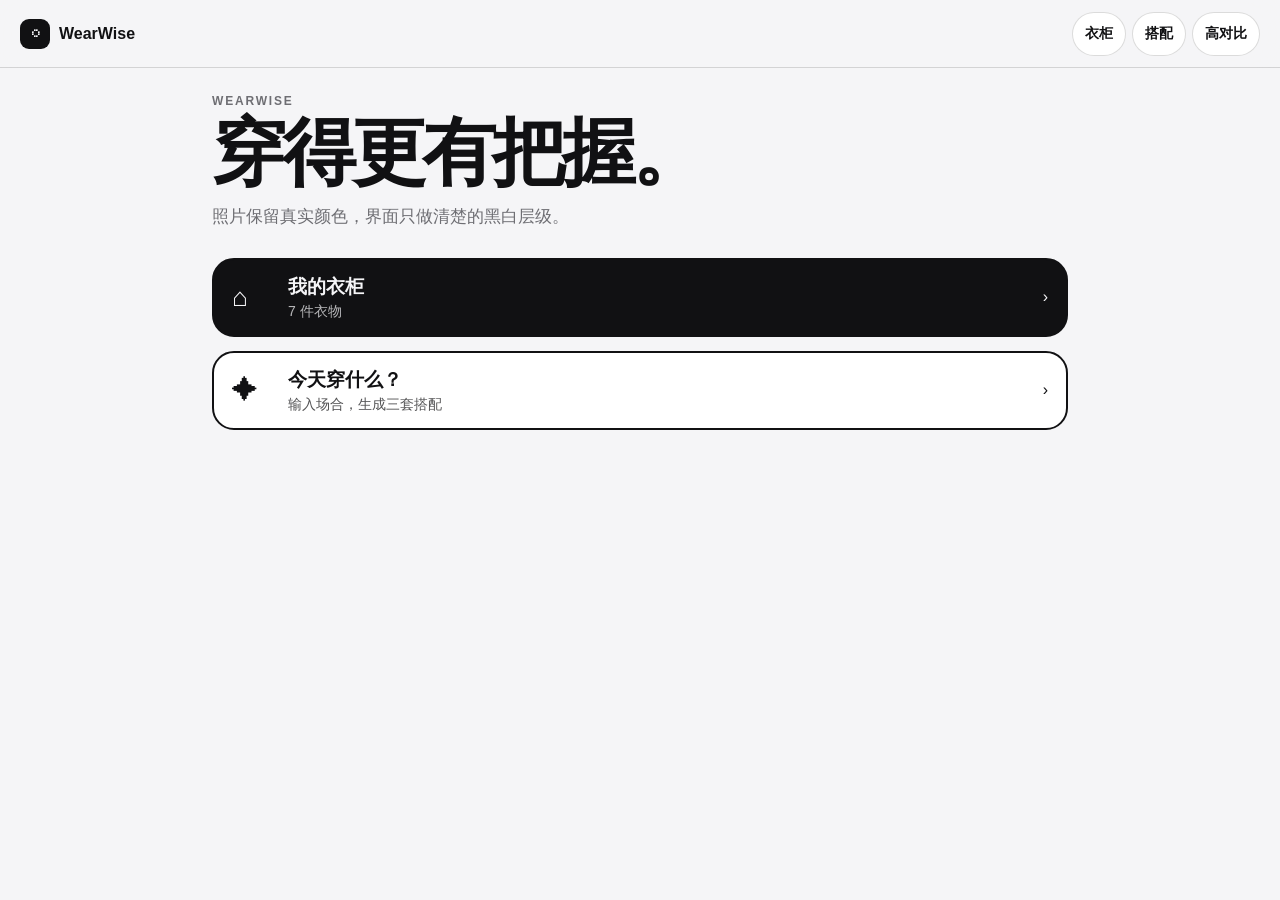
==== apps/web-demo/index.html @ 4772984c "feat(web): add stage-ready photo outfit demo" ====
<!doctype html>
<html lang="zh-CN">
  <head>
    <meta charset="utf-8" />
    <meta name="viewport" content="width=device-width, initial-scale=1" />
    <meta
      name="description"
      content="WearWise 衣语：使用已有衣物照片生成三套可解释搭配。"
    />
    <meta name="theme-color" content="#f5f5f7" />
    <title>WearWise 衣语</title>
    <link rel="stylesheet" href="styles.css" />
  </head>
  <body>
    <a class="skip-link" href="#main">跳到主要内容</a>

    <header class="topbar">
      <button class="brand" type="button" data-route="home" aria-label="返回首页">
        <span class="brand-mark" aria-hidden="true">◌</span>
        <span>WearWise</span>
      </button>
      <nav aria-label="主要导航">
        <button type="button" data-route="wardrobe">衣柜</button>
        <button type="button" data-route="occasion">搭配</button>
        <button id="contrast-button" type="button" aria-pressed="false">
          高对比
        </button>
      </nav>
    </header>

    <main id="main" tabindex="-1">
      <section id="home-screen" class="screen" data-screen="home">
        <p class="eyebrow">WEARWISE</p>
        <h1>穿得更有把握。</h1>
        <p class="lead">照片保留真实颜色，界面只做清楚的黑白层级。</p>

        <div class="hero-actions">
          <button class="action-card primary" type="button" data-route="wardrobe">
            <span class="action-icon" aria-hidden="true">⌂</span>
            <span>
              <strong>我的衣柜</strong>
              <small id="wardrobe-summary">载入中</small>
            </span>
            <span aria-hidden="true">›</span>
          </button>
          <button class="action-card" type="button" data-route="occasion">
            <span class="action-icon" aria-hidden="true">✦</span>
            <span>
              <strong>今天穿什么？</strong>
              <small>输入场合，生成三套搭配</small>
            </span>
            <span aria-hidden="true">›</span>
          </button>
        </div>

        <section id="recent-plan-section" class="section" hidden>
          <div class="section-heading">
            <h2>最近方案</h2>
          </div>
          <div id="recent-plan"></div>
        </section>
      </section>

      <section id="wardrobe-screen" class="screen" data-screen="wardrobe" hidden>
        <div class="section-heading">
          <div>
            <p class="eyebrow">照片衣柜</p>
            <h1>我的衣物</h1>
          </div>
          <button id="load-demo-button" class="outline-button" type="button">
            载入演示衣柜
          </button>
        </div>

        <form id="garment-form" class="panel form-panel">
          <h2>添加衣物</h2>
          <div class="form-grid">
            <label>
              衣物照片
              <input id="garment-photo" type="file" accept="image/*" required />
            </label>
            <label>
              衣物名称
              <input id="garment-name" type="text" placeholder="浅蓝牛津衬衫" required />
            </label>
            <label>
              衣物类型
              <select id="garment-slot" required>
                <option value="top">上装</option>
                <option value="bottom">下装</option>
                <option value="shoes">鞋</option>
                <option value="outerwear">外套</option>
              </select>
            </label>
            <label>
              颜色
              <input id="garment-colors" type="text" placeholder="浅蓝、白" />
            </label>
            <label>
              正式度
              <select id="garment-formality">
                <option value="1">1 · 很休闲</option>
                <option value="2">2 · 休闲</option>
                <option value="3" selected>3 · 智能休闲</option>
                <option value="4">4 · 商务</option>
                <option value="5">5 · 正式</option>
              </select>
            </label>
          </div>
          <button class="primary-button" type="submit">保存衣物</button>
        </form>

        <div id="wardrobe-grid" class="wardrobe-grid"></div>
      </section>

      <section id="occasion-screen" class="screen" data-screen="occasion" hidden>
        <p class="eyebrow">场合</p>
        <h1>今晚去哪里？</h1>

        <label class="large-field">
          <span>输入场合</span>
          <input
            id="occasion-input"
            type="text"
            placeholder="例如：第一次去女朋友家吃饭"
            autocomplete="off"
          />
        </label>

        <label class="single-field">
          <span>正式程度</span>
          <select id="occasion-formality">
            <option value="casual">休闲</option>
            <option value="smart_casual" selected>智能休闲</option>
            <option value="business">商务</option>
            <option value="formal">正式</option>
          </select>
        </label>

        <div class="preset-list" aria-label="常用场合">
          <button type="button" data-preset="初次约会">初次约会</button>
          <button type="button" data-preset="社团演讲">社团演讲</button>
          <button type="button" data-preset="朋友聚餐">朋友聚餐</button>
          <button type="button" data-preset="实习面试">实习面试</button>
          <button type="button" data-preset="去夜店">去夜店</button>
        </div>

        <button id="generate-button" class="primary-button" type="button">
          生成三套搭配
        </button>

        <section id="occasion-result" class="panel result-summary" hidden></section>
      </section>

      <section id="results-screen" class="screen" data-screen="results" hidden>
        <div class="section-heading">
          <div>
            <p class="eyebrow">三套搭配</p>
            <h1 id="results-title">为你生成</h1>
          </div>
          <button class="outline-button" type="button" data-route="occasion">
            修改场合
          </button>
        </div>
        <p id="results-note" class="lead"></p>
        <div id="outfit-list" class="outfit-list"></div>
      </section>
    </main>

    <dialog id="detail-dialog" class="detail-dialog">
      <button id="close-detail" class="dialog-close" type="button" aria-label="关闭">
        ×
      </button>
      <div id="detail-content"></div>
    </dialog>

    <div id="toast" class="toast" role="status" aria-live="polite"></div>

    <script src="data.js"></script>
    <script src="engine.js"></script>
    <script src="app.js"></script>
  </body>
</html>
---- apps/web-demo/styles.css ----
:root {
  color-scheme: light dark;
  --bg: #f5f5f7;
  --surface: #ffffff;
  --ink: #111113;
  --muted: #6e6e73;
  --line: rgba(0, 0, 0, 0.14);
  --soft: #ebebed;
  --radius: 22px;
  --font: -apple-system, BlinkMacSystemFont, "SF Pro Display", "SF Pro Text",
    "Segoe UI", "PingFang SC", sans-serif;
}

* {
  box-sizing: border-box;
}

html {
  background: var(--bg);
}

body {
  min-width: 320px;
  min-height: 100vh;
  margin: 0;
  color: var(--ink);
  background: var(--bg);
  font-family: var(--font);
  -webkit-font-smoothing: antialiased;
}

body[data-contrast="high"] {
  --bg: #ffffff;
  --surface: #ffffff;
  --ink: #000000;
  --muted: #3b3b3d;
  --line: #000000;
  --soft: #f0f0f0;
}

@media (prefers-color-scheme: dark) {
  :root {
    --bg: #000000;
    --surface: #1c1c1e;
    --ink: #f5f5f7;
    --muted: #a1a1a6;
    --line: rgba(255, 255, 255, 0.2);
    --soft: #2c2c2e;
  }
}

button,
input,
select {
  font: inherit;
}

button {
  cursor: pointer;
}

button:focus-visible,
input:focus-visible,
select:focus-visible,
a:focus-visible {
  outline: 3px solid var(--ink);
  outline-offset: 3px;
}

.skip-link {
  position: fixed;
  z-index: 100;
  top: 12px;
  left: 12px;
  transform: translateY(-180%);
  padding: 12px 18px;
  background: var(--ink);
  color: var(--bg);
  border-radius: 12px;
}

.skip-link:focus {
  transform: none;
}

.topbar {
  position: sticky;
  z-index: 20;
  top: 0;
  display: flex;
  min-height: 68px;
  align-items: center;
  justify-content: space-between;
  padding: 10px max(20px, env(safe-area-inset-left));
  border-bottom: 1px solid var(--line);
  background: color-mix(in srgb, var(--bg) 90%, transparent);
  backdrop-filter: blur(20px);
}

.brand {
  display: inline-flex;
  align-items: center;
  gap: 9px;
  border: 0;
  padding: 8px 0;
  background: transparent;
  color: var(--ink);
  font-weight: 700;
}

.brand-mark {
  display: grid;
  width: 30px;
  height: 30px;
  place-items: center;
  border-radius: 9px;
  background: var(--ink);
  color: var(--bg);
}

.topbar nav {
  display: flex;
  gap: 6px;
}

.topbar nav button {
  min-height: 44px;
  padding: 8px 12px;
  border: 1px solid var(--line);
  border-radius: 999px;
  background: var(--surface);
  color: var(--ink);
  font-size: 14px;
  font-weight: 650;
}

main {
  width: min(900px, 100%);
  margin: 0 auto;
  padding: 26px 22px 80px;
}

.screen {
  animation: enter 180ms ease-out;
}

@keyframes enter {
  from {
    opacity: 0;
    transform: translateY(6px);
  }
}

.eyebrow {
  margin: 0 0 8px;
  color: var(--muted);
  font-size: 12px;
  font-weight: 750;
  letter-spacing: 0.15em;
}

h1,
h2,
p {
  overflow-wrap: anywhere;
}

h1 {
  max-width: 820px;
  margin: 0;
  font-size: clamp(42px, 9vw, 74px);
  letter-spacing: -0.055em;
  line-height: 1;
}

h2 {
  margin: 0;
  font-size: 22px;
  letter-spacing: -0.025em;
}

.lead {
  max-width: 620px;
  margin: 14px 0 0;
  color: var(--muted);
  font-size: 17px;
  line-height: 1.5;
}

.hero-actions,
.outfit-list {
  display: grid;
  gap: 14px;
  margin-top: 28px;
}

.action-card {
  display: grid;
  min-height: 72px;
  grid-template-columns: 42px 1fr auto;
  align-items: center;
  gap: 14px;
  padding: 14px 18px;
  border: 2px solid var(--ink);
  border-radius: var(--radius);
  background: var(--surface);
  color: var(--ink);
  text-align: left;
}

.action-card.primary {
  background: var(--ink);
  color: var(--bg);
}

.action-card strong,
.action-card small {
  display: block;
}

.action-card strong {
  font-size: 19px;
}

.action-card small {
  margin-top: 3px;
  opacity: 0.72;
  font-size: 14px;
}

.action-icon {
  font-size: 26px;
}

.section {
  margin-top: 32px;
}

.section-heading {
  display: flex;
  align-items: end;
  justify-content: space-between;
  gap: 16px;
  margin-bottom: 16px;
}

.panel {
  padding: 20px;
  border: 1px solid var(--line);
  border-radius: var(--radius);
  background: var(--surface);
}

.form-panel {
  margin-bottom: 24px;
}

.form-panel h2 {
  margin-bottom: 16px;
}

.form-grid {
  display: grid;
  grid-template-columns: repeat(2, minmax(0, 1fr));
  gap: 14px;
  margin-bottom: 16px;
}

label {
  display: grid;
  gap: 7px;
  color: var(--muted);
  font-size: 14px;
  font-weight: 650;
}

input,
select {
  width: 100%;
  min-height: 52px;
  padding: 12px 14px;
  border: 1px solid var(--line);
  border-radius: 14px;
  background: var(--bg);
  color: var(--ink);
}

.large-field {
  margin-top: 24px;
}

.single-field {
  margin-top: 14px;
}

.large-field input {
  min-height: 64px;
  font-size: 18px;
}

.primary-button,
.outline-button,
.preset-list button {
  min-height: 56px;
  border-radius: 16px;
  font-weight: 700;
}

.primary-button {
  width: 100%;
  margin-top: 16px;
  border: 2px solid var(--ink);
  background: var(--ink);
  color: var(--bg);
}

.outline-button {
  padding: 10px 16px;
  border: 2px solid var(--ink);
  background: var(--surface);
  color: var(--ink);
}

.preset-list {
  display: flex;
  flex-wrap: wrap;
  gap: 10px;
  margin-top: 14px;
}

.preset-list button {
  min-height: 48px;
  padding: 10px 16px;
  border: 1px solid var(--line);
  background: var(--surface);
  color: var(--ink);
}

.result-summary {
  margin-top: 18px;
}

.wardrobe-grid {
  display: grid;
  grid-template-columns: repeat(2, minmax(0, 1fr));
  gap: 14px;
}

.garment-card {
  padding: 10px;
  border: 1px solid var(--line);
  border-radius: 18px;
  background: var(--surface);
}

.photo-frame {
  position: relative;
  overflow: hidden;
  width: 100%;
  aspect-ratio: 3 / 4;
  border-radius: 13px;
  background: var(--soft);
}

.photo-frame img {
  width: 100%;
  height: 100%;
  object-fit: cover;
}

.missing-photo {
  display: grid;
  width: 100%;
  height: 100%;
  place-items: center;
  padding: 14px;
  color: var(--muted);
  text-align: center;
}

.garment-name {
  margin-top: 9px;
  font-weight: 750;
}

.garment-meta {
  margin-top: 3px;
  color: var(--muted);
  font-size: 13px;
}

.outfit-card {
  padding: 16px;
  border: 2px solid var(--line);
  border-radius: var(--radius);
  background: var(--surface);
}

.outfit-header {
  display: flex;
  align-items: start;
  justify-content: space-between;
  gap: 12px;
}

.source-badge {
  flex: 0 0 auto;
  padding: 5px 9px;
  border: 1px solid var(--line);
  border-radius: 999px;
  color: var(--muted);
  font-size: 12px;
  font-weight: 700;
}

.outfit-photos {
  display: grid;
  grid-template-columns: repeat(2, minmax(0, 1fr));
  gap: 10px;
  margin-top: 14px;
}

.outfit-photos .garment-name {
  font-size: 14px;
}

.outfit-reason {
  margin: 14px 0;
  line-height: 1.5;
}

.detail-dialog {
  width: min(760px, calc(100vw - 28px));
  max-height: calc(100vh - 28px);
  overflow: auto;
  padding: 24px;
  border: 2px solid var(--ink);
  border-radius: 24px;
  background: var(--surface);
  color: var(--ink);
}

.detail-dialog::backdrop {
  background: rgba(0, 0, 0, 0.52);
  backdrop-filter: blur(6px);
}

.dialog-close {
  position: absolute;
  top: 14px;
  right: 14px;
  width: 44px;
  height: 44px;
  border: 1px solid var(--line);
  border-radius: 50%;
  background: var(--surface);
  color: var(--ink);
  font-size: 24px;
}

.detail-list {
  margin: 16px 0;
  padding-left: 20px;
  line-height: 1.6;
}

.replace-row {
  display: grid;
  gap: 10px;
  margin: 18px 0;
}

.toast {
  position: fixed;
  z-index: 80;
  right: 20px;
  bottom: 20px;
  max-width: min(420px, calc(100vw - 40px));
  padding: 12px 16px;
  border-radius: 14px;
  background: var(--ink);
  color: var(--bg);
  opacity: 0;
  pointer-events: none;
  transition: opacity 160ms ease;
}

.toast.show {
  opacity: 1;
}

@media (max-width: 620px) {
  .topbar {
    align-items: flex-start;
    flex-direction: column;
  }

  .topbar nav {
    width: 100%;
  }

  .topbar nav button {
    flex: 1;
  }

  main {
    padding-inline: 16px;
  }

  .form-grid {
    grid-template-columns: 1fr;
  }

  .section-heading {
    align-items: stretch;
    flex-direction: column;
  }
}

@media (max-width: 430px) {
  .wardrobe-grid,
  .outfit-photos {
    grid-template-columns: 1fr;
  }
}

@media (prefers-reduced-motion: reduce) {
  *,
  *::before,
  *::after {
    animation-duration: 0.01ms !important;
    transition-duration: 0.01ms !important;
  }
}
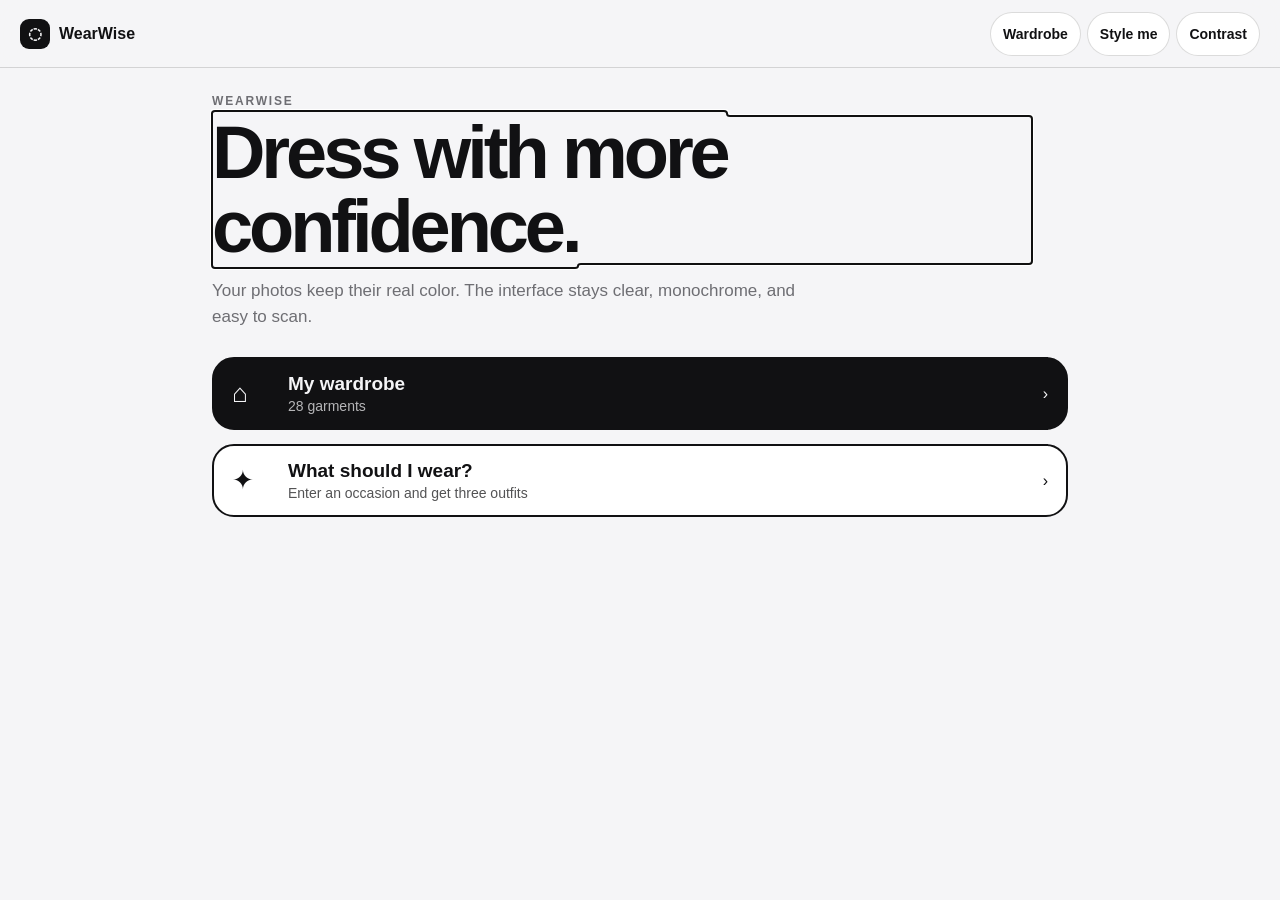
==== commit cdcfe5c7: "feat(web): finalize English photo demo" ====
--- a/apps/web-demo/index.html
+++ b/apps/web-demo/index.html
@@ -1,29 +1,29 @@
 <!doctype html>
-<html lang="zh-CN">
+<html lang="en">
   <head>
     <meta charset="utf-8" />
     <meta name="viewport" content="width=device-width, initial-scale=1" />
     <meta
       name="description"
-      content="WearWise 衣语：使用已有衣物照片生成三套可解释搭配。"
+      content="WearWise: turn your own clothing photos into three explainable outfits."
     />
     <meta name="theme-color" content="#f5f5f7" />
-    <title>WearWise 衣语</title>
+    <title>WearWise</title>
     <link rel="stylesheet" href="styles.css" />
   </head>
   <body>
-    <a class="skip-link" href="#main">跳到主要内容</a>
+    <a class="skip-link" href="#main">Skip to main content</a>
 
     <header class="topbar">
-      <button class="brand" type="button" data-route="home" aria-label="返回首页">
+      <button class="brand" type="button" data-route="home" aria-label="Return home">
         <span class="brand-mark" aria-hidden="true">◌</span>
         <span>WearWise</span>
       </button>
-      <nav aria-label="主要导航">
-        <button type="button" data-route="wardrobe">衣柜</button>
-        <button type="button" data-route="occasion">搭配</button>
+      <nav aria-label="Main navigation">
+        <button type="button" data-route="wardrobe">Wardrobe</button>
+        <button type="button" data-route="occasion">Style me</button>
         <button id="contrast-button" type="button" aria-pressed="false">
-          高对比
+          Contrast
         </button>
       </nav>
     </header>
@@ -31,23 +31,23 @@
     <main id="main" tabindex="-1">
       <section id="home-screen" class="screen" data-screen="home">
         <p class="eyebrow">WEARWISE</p>
-        <h1>穿得更有把握。</h1>
-        <p class="lead">照片保留真实颜色，界面只做清楚的黑白层级。</p>
+        <h1>Dress with more confidence.</h1>
+        <p class="lead">Your photos keep their real color. The interface stays clear, monochrome, and easy to scan.</p>
 
         <div class="hero-actions">
           <button class="action-card primary" type="button" data-route="wardrobe">
             <span class="action-icon" aria-hidden="true">⌂</span>
             <span>
-              <strong>我的衣柜</strong>
-              <small id="wardrobe-summary">载入中</small>
+              <strong>My wardrobe</strong>
+              <small id="wardrobe-summary">Loading</small>
             </span>
             <span aria-hidden="true">›</span>
           </button>
           <button class="action-card" type="button" data-route="occasion">
             <span class="action-icon" aria-hidden="true">✦</span>
             <span>
-              <strong>今天穿什么？</strong>
-              <small>输入场合，生成三套搭配</small>
+              <strong>What should I wear?</strong>
+              <small>Enter an occasion and get three outfits</small>
             </span>
             <span aria-hidden="true">›</span>
           </button>
@@ -55,7 +55,7 @@
 
         <section id="recent-plan-section" class="section" hidden>
           <div class="section-heading">
-            <h2>最近方案</h2>
+            <h2>Recent outfit</h2>
           </div>
           <div id="recent-plan"></div>
         </section>
@@ -64,89 +64,88 @@
       <section id="wardrobe-screen" class="screen" data-screen="wardrobe" hidden>
         <div class="section-heading">
           <div>
-            <p class="eyebrow">照片衣柜</p>
-            <h1>我的衣物</h1>
+            <p class="eyebrow">PHOTO WARDROBE</p>
+            <h1>My clothes</h1>
           </div>
           <button id="load-demo-button" class="outline-button" type="button">
-            载入演示衣柜
+            Load demo wardrobe
           </button>
         </div>
 
         <form id="garment-form" class="panel form-panel">
-          <h2>添加衣物</h2>
+          <h2>Add a garment</h2>
           <div class="form-grid">
             <label>
-              衣物照片
+              Garment photo
               <input id="garment-photo" type="file" accept="image/*" required />
             </label>
             <label>
-              衣物名称
-              <input id="garment-name" type="text" placeholder="浅蓝牛津衬衫" required />
+              Garment name
+              <input id="garment-name" type="text" placeholder="Light blue Oxford shirt" required />
             </label>
             <label>
-              衣物类型
+              Garment type
               <select id="garment-slot" required>
-                <option value="top">上装</option>
-                <option value="bottom">下装</option>
-                <option value="shoes">鞋</option>
-                <option value="outerwear">外套</option>
+                <option value="top">Top</option>
+                <option value="bottom">Bottom</option>
+                <option value="shoes">Shoes</option>
+                <option value="outerwear">Outerwear</option>
               </select>
             </label>
             <label>
-              颜色
-              <input id="garment-colors" type="text" placeholder="浅蓝、白" />
+              Colors
+              <input id="garment-colors" type="text" placeholder="Light blue, white" />
             </label>
             <label>
-              正式度
+              Formality
               <select id="garment-formality">
-                <option value="1">1 · 很休闲</option>
-                <option value="2">2 · 休闲</option>
-                <option value="3" selected>3 · 智能休闲</option>
-                <option value="4">4 · 商务</option>
-                <option value="5">5 · 正式</option>
+                <option value="1">1 · Very casual</option>
+                <option value="2">2 · Casual</option>
+                <option value="3" selected>3 · Smart casual</option>
+                <option value="4">4 · Business</option>
+                <option value="5">5 · Formal</option>
               </select>
             </label>
           </div>
-          <button class="primary-button" type="submit">保存衣物</button>
+          <button class="primary-button" type="submit">Save garment</button>
         </form>
 
         <div id="wardrobe-grid" class="wardrobe-grid"></div>
       </section>
 
       <section id="occasion-screen" class="screen" data-screen="occasion" hidden>
-        <p class="eyebrow">场合</p>
-        <h1>今晚去哪里？</h1>
+        <p class="eyebrow">OCCASION</p>
+        <h1>Where are you going?</h1>
 
         <label class="large-field">
-          <span>输入场合</span>
+          <span>Describe the occasion</span>
           <input
             id="occasion-input"
             type="text"
-            placeholder="例如：第一次去女朋友家吃饭"
+            placeholder="For example: first dinner with my partner's family"
             autocomplete="off"
           />
         </label>
 
         <label class="single-field">
-          <span>正式程度</span>
+          <span>Formality</span>
           <select id="occasion-formality">
-            <option value="casual">休闲</option>
-            <option value="smart_casual" selected>智能休闲</option>
-            <option value="business">商务</option>
-            <option value="formal">正式</option>
+            <option value="casual">Casual</option>
+            <option value="smart_casual" selected>Smart casual</option>
+            <option value="business">Business</option>
+            <option value="formal">Formal</option>
           </select>
         </label>
 
-        <div class="preset-list" aria-label="常用场合">
-          <button type="button" data-preset="初次约会">初次约会</button>
-          <button type="button" data-preset="社团演讲">社团演讲</button>
-          <button type="button" data-preset="朋友聚餐">朋友聚餐</button>
-          <button type="button" data-preset="实习面试">实习面试</button>
-          <button type="button" data-preset="去夜店">去夜店</button>
+        <div class="preset-list" aria-label="Suggested occasions">
+          <button type="button" data-preset="First date">First date</button>
+          <button type="button" data-preset="Club presentation">Club presentation</button>
+          <button type="button" data-preset="Friends dinner">Friends dinner</button>
+          <button type="button" data-preset="Internship interview">Internship interview</button>
         </div>
 
         <button id="generate-button" class="primary-button" type="button">
-          生成三套搭配
+          Generate three outfits
         </button>
 
         <section id="occasion-result" class="panel result-summary" hidden></section>
@@ -155,11 +154,11 @@
       <section id="results-screen" class="screen" data-screen="results" hidden>
         <div class="section-heading">
           <div>
-            <p class="eyebrow">三套搭配</p>
-            <h1 id="results-title">为你生成</h1>
+            <p class="eyebrow">THREE OUTFITS</p>
+            <h1 id="results-title">Your edit</h1>
           </div>
           <button class="outline-button" type="button" data-route="occasion">
-            修改场合
+            Change occasion
           </button>
         </div>
         <p id="results-note" class="lead"></p>
@@ -168,7 +167,7 @@
     </main>
 
     <dialog id="detail-dialog" class="detail-dialog">
-      <button id="close-detail" class="dialog-close" type="button" aria-label="关闭">
+      <button id="close-detail" class="dialog-close" type="button" aria-label="Close">
         ×
       </button>
       <div id="detail-content"></div>
--- a/apps/web-demo/styles.css
+++ b/apps/web-demo/styles.css
@@ -141,14 +141,22 @@
 }
 
 .screen {
-  animation: enter 180ms ease-out;
-}
-
-@keyframes enter {
-  from {
-    opacity: 0;
-    transform: translateY(6px);
-  }
+  opacity: 1;
+  transform: translateY(0);
+  transition:
+    opacity 170ms ease,
+    transform 220ms cubic-bezier(0.2, 0.8, 0.2, 1);
+}
+
+.screen.is-leaving {
+  opacity: 0;
+  transform: translateY(-5px);
+  pointer-events: none;
+}
+
+.screen.is-entering {
+  opacity: 0;
+  transform: translateY(8px);
 }
 
 .eyebrow {
@@ -438,6 +446,16 @@
   border-radius: 24px;
   background: var(--surface);
   color: var(--ink);
+  opacity: 0;
+  transform: translateY(12px) scale(0.985);
+  transition:
+    opacity 170ms ease,
+    transform 220ms cubic-bezier(0.2, 0.8, 0.2, 1);
+}
+
+.detail-dialog.is-visible {
+  opacity: 1;
+  transform: translateY(0) scale(1);
 }
 
 .detail-dialog::backdrop {
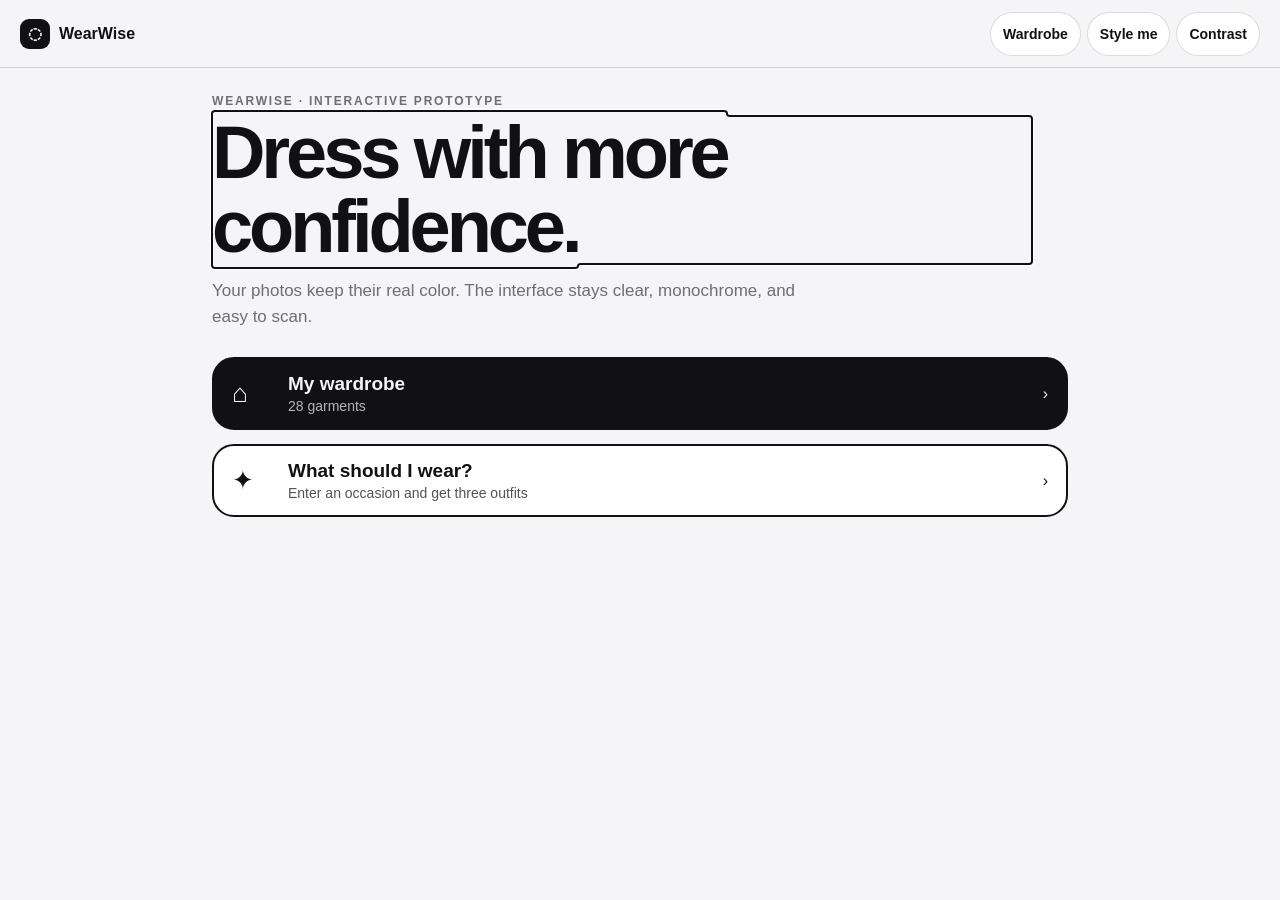
==== commit 0a36ce7d: "docs(web): label final self-contained stage demo" ====
--- a/apps/web-demo/index.html
+++ b/apps/web-demo/index.html
@@ -30,7 +30,7 @@
 
     <main id="main" tabindex="-1">
       <section id="home-screen" class="screen" data-screen="home">
-        <p class="eyebrow">WEARWISE</p>
+        <p class="eyebrow">WEARWISE · INTERACTIVE PROTOTYPE</p>
         <h1>Dress with more confidence.</h1>
         <p class="lead">Your photos keep their real color. The interface stays clear, monochrome, and easy to scan.</p>
 
